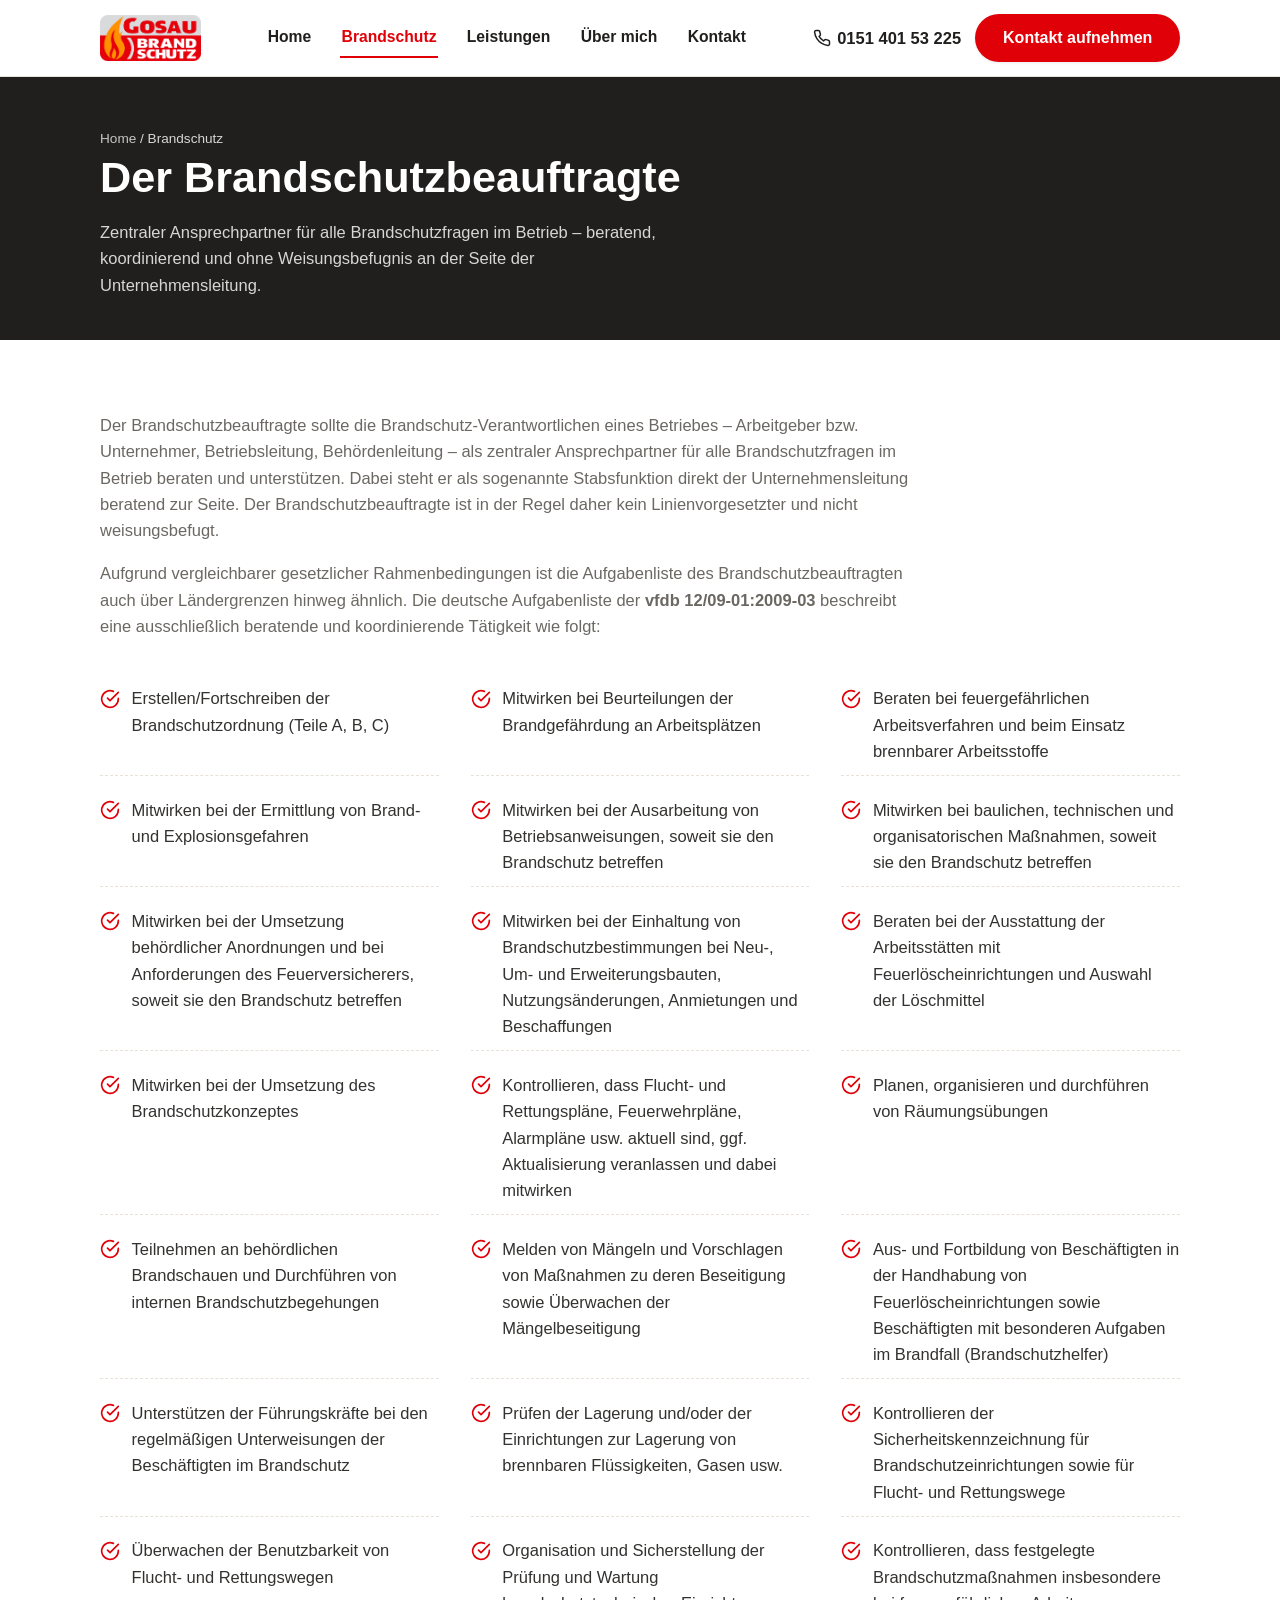
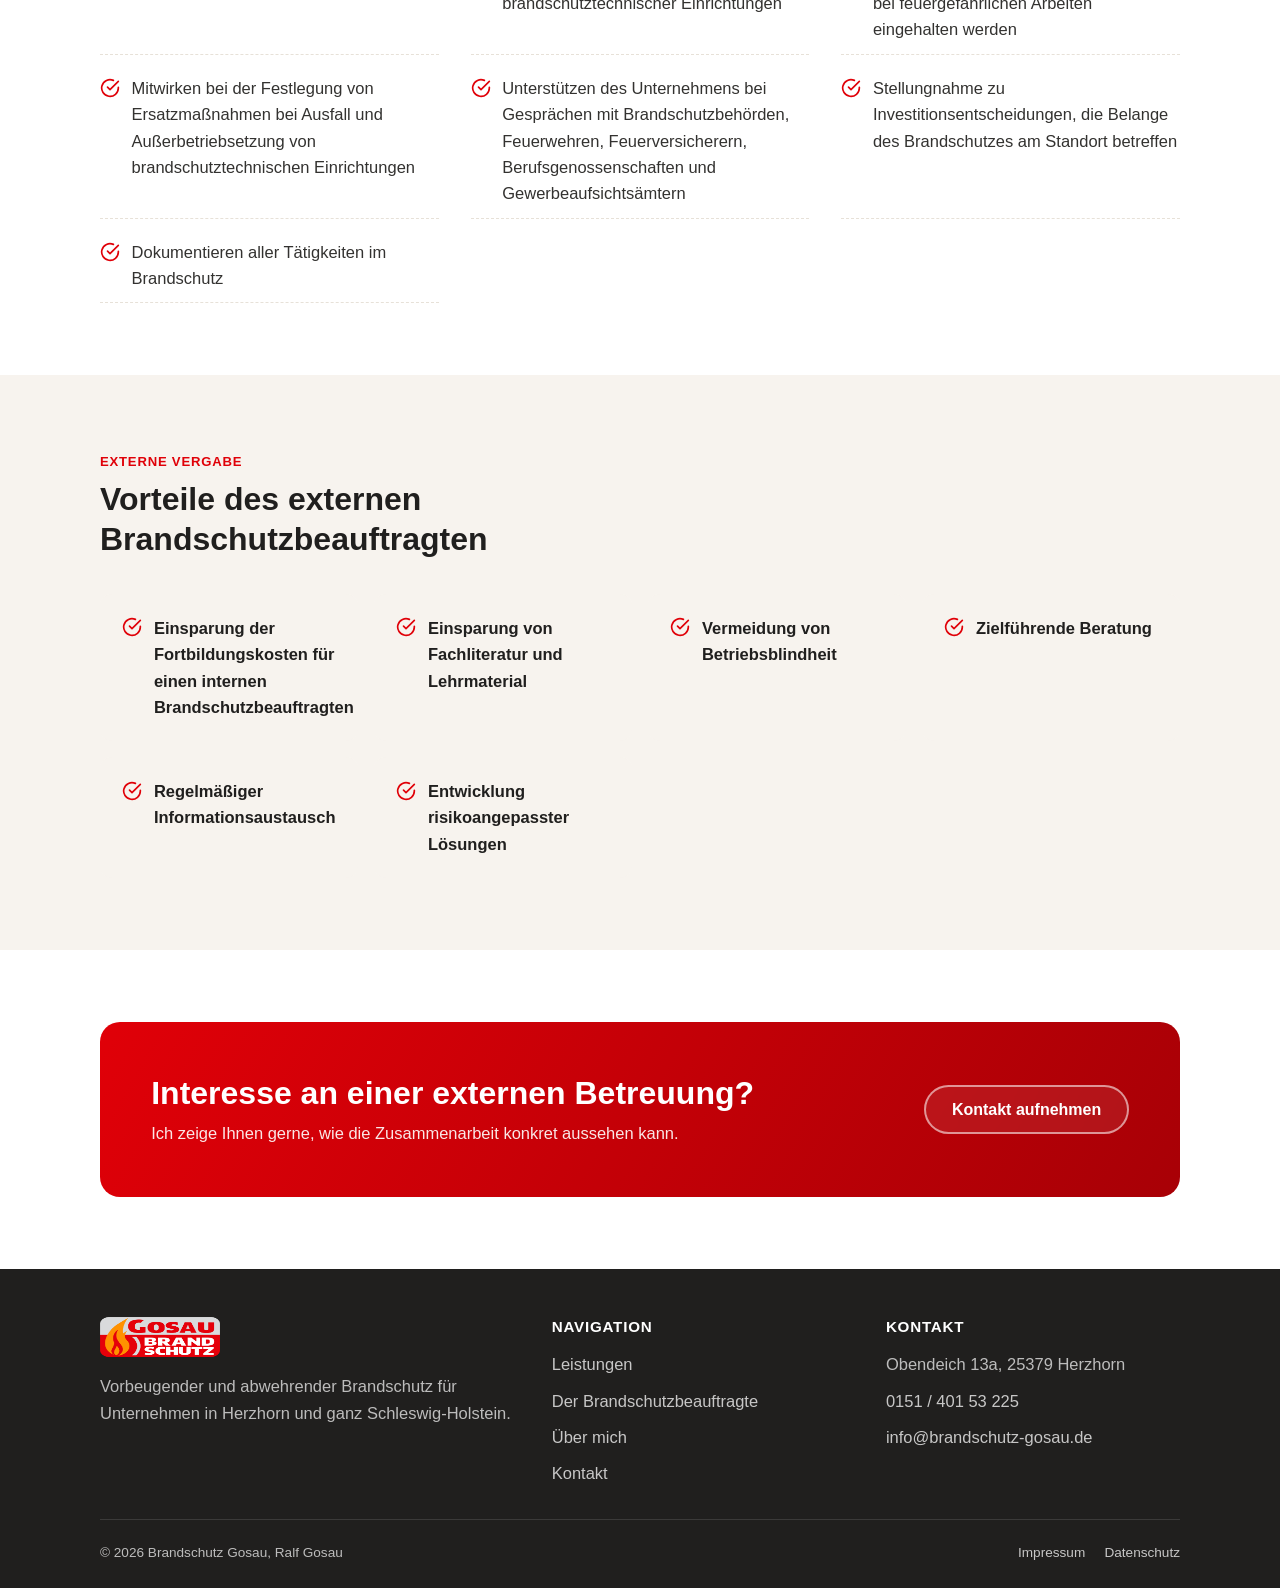
==== brandschutzbeauftragter.html @ 2fc05758 "Add new Brandschutz Gosau website Complete relaunch of the Brandschutz-Gosau site (previously ralf-g" ====
<!doctype html>
<html lang="de">
<head>
<meta charset="UTF-8">
<meta name="viewport" content="width=device-width, initial-scale=1">
<title>Der Brandschutzbeauftragte | Brandschutz Gosau</title>
<meta name="description" content="Aufgaben des Brandschutzbeauftragten nach vfdb 12/09-01:2009-03 und die Vorteile eines externen Brandschutzbeauftragten für Ihr Unternehmen.">
<link rel="canonical" href="https://www.brandschutz-gosau.de/brandschutzbeauftragter.html">
<meta name="theme-color" content="#E00008">
<link rel="icon" href="/favicon.ico" sizes="any">
<link rel="icon" type="image/png" sizes="32x32" href="assets/img/favicon-32.png">
<link rel="apple-touch-icon" href="assets/img/apple-touch-icon.png">
<link rel="stylesheet" href="assets/css/style.css">
</head>
<body>
<a class="skip-link" href="#main">Zum Inhalt springen</a>

<header class="site-header">
  <div class="container">
    <a class="brand" href="index.html">
      <img src="assets/img/logo-gosau-brandschutz.png" width="184" height="84" alt="Logo Brandschutz Gosau – stilisierte Flamme neben dem Schriftzug Gosau Brandschutz">
    </a>
    <nav class="main-nav" id="main-nav" aria-label="Hauptnavigation">
      <a href="index.html">Home</a>
      <a href="brandschutzbeauftragter.html" aria-current="page">Brandschutz</a>
      <a href="leistungen.html">Leistungen</a>
      <a href="ueber-mich.html">Über mich</a>
      <a href="kontakt.html">Kontakt</a>
    </nav>
    <div class="header-cta">
      <a class="header-phone" href="tel:+4915140153225">
        <svg width="18" height="18" viewBox="0 0 24 24" fill="none" stroke="currentColor" stroke-width="2" stroke-linecap="round" stroke-linejoin="round"><path d="M22 16.92v3a2 2 0 0 1-2.18 2 19.79 19.79 0 0 1-8.63-3.07 19.5 19.5 0 0 1-6-6 19.79 19.79 0 0 1-3.07-8.67A2 2 0 0 1 4.11 2h3a2 2 0 0 1 2 1.72c.127.96.361 1.903.7 2.81a2 2 0 0 1-.45 2.11L8.09 9.91a16 16 0 0 0 6 6l1.27-1.27a2 2 0 0 1 2.11-.45c.907.339 1.85.573 2.81.7A2 2 0 0 1 22 16.92z"/></svg>
        <span class="phone-text">0151 401 53 225</span>
      </a>
      <a class="btn btn-primary" href="kontakt.html#kontaktformular">Kontakt aufnehmen</a>
      <button class="nav-toggle" aria-expanded="false" aria-controls="main-nav" aria-label="Menü öffnen">
        <span></span><span></span><span></span>
      </button>
    </div>
  </div>
</header>

<main id="main">
  <div class="page-intro">
    <div class="container">
      <p class="breadcrumb"><a href="index.html">Home</a> / Brandschutz</p>
      <h1>Der Brandschutzbeauftragte</h1>
      <p>Zentraler Ansprechpartner für alle Brandschutzfragen im Betrieb – beratend, koordinierend und ohne Weisungsbefugnis an der Seite der Unternehmensleitung.</p>
    </div>
  </div>

  <section aria-labelledby="rolle-title">
    <div class="container">
      <div class="section-head" style="max-width:820px">
        <h2 id="rolle-title" class="sr-only">Rolle des Brandschutzbeauftragten</h2>
        <p>Der Brandschutzbeauftragte sollte die Brandschutz-Verantwortlichen eines Betriebes – Arbeitgeber bzw. Unternehmer, Betriebsleitung, Behördenleitung – als zentraler Ansprechpartner für alle Brandschutzfragen im Betrieb beraten und unterstützen. Dabei steht er als sogenannte Stabsfunktion direkt der Unternehmensleitung beratend zur Seite. Der Brandschutzbeauftragte ist in der Regel daher kein Linienvorgesetzter und nicht weisungsbefugt.</p>
        <p>Aufgrund vergleichbarer gesetzlicher Rahmenbedingungen ist die Aufgabenliste des Brandschutzbeauftragten auch über Ländergrenzen hinweg ähnlich. Die deutsche Aufgabenliste der <strong>vfdb 12/09-01:2009-03</strong> beschreibt eine ausschließlich beratende und koordinierende Tätigkeit wie folgt:</p>
      </div>

      <ul class="check-grid">
        <li><svg width="20" height="20" viewBox="0 0 24 24" fill="none" stroke="currentColor" stroke-width="2" stroke-linecap="round" stroke-linejoin="round"><path d="M22 11.08V12a10 10 0 1 1-5.93-9.14"/><path d="M22 4 12 14.01l-3-3"/></svg><span>Erstellen/Fortschreiben der Brandschutzordnung (Teile A, B, C)</span></li>
        <li><svg width="20" height="20" viewBox="0 0 24 24" fill="none" stroke="currentColor" stroke-width="2" stroke-linecap="round" stroke-linejoin="round"><path d="M22 11.08V12a10 10 0 1 1-5.93-9.14"/><path d="M22 4 12 14.01l-3-3"/></svg><span>Mitwirken bei Beurteilungen der Brandgefährdung an Arbeitsplätzen</span></li>
        <li><svg width="20" height="20" viewBox="0 0 24 24" fill="none" stroke="currentColor" stroke-width="2" stroke-linecap="round" stroke-linejoin="round"><path d="M22 11.08V12a10 10 0 1 1-5.93-9.14"/><path d="M22 4 12 14.01l-3-3"/></svg><span>Beraten bei feuergefährlichen Arbeitsverfahren und beim Einsatz brennbarer Arbeitsstoffe</span></li>
        <li><svg width="20" height="20" viewBox="0 0 24 24" fill="none" stroke="currentColor" stroke-width="2" stroke-linecap="round" stroke-linejoin="round"><path d="M22 11.08V12a10 10 0 1 1-5.93-9.14"/><path d="M22 4 12 14.01l-3-3"/></svg><span>Mitwirken bei der Ermittlung von Brand- und Explosionsgefahren</span></li>
        <li><svg width="20" height="20" viewBox="0 0 24 24" fill="none" stroke="currentColor" stroke-width="2" stroke-linecap="round" stroke-linejoin="round"><path d="M22 11.08V12a10 10 0 1 1-5.93-9.14"/><path d="M22 4 12 14.01l-3-3"/></svg><span>Mitwirken bei der Ausarbeitung von Betriebsanweisungen, soweit sie den Brandschutz betreffen</span></li>
        <li><svg width="20" height="20" viewBox="0 0 24 24" fill="none" stroke="currentColor" stroke-width="2" stroke-linecap="round" stroke-linejoin="round"><path d="M22 11.08V12a10 10 0 1 1-5.93-9.14"/><path d="M22 4 12 14.01l-3-3"/></svg><span>Mitwirken bei baulichen, technischen und organisatorischen Maßnahmen, soweit sie den Brandschutz betreffen</span></li>
        <li><svg width="20" height="20" viewBox="0 0 24 24" fill="none" stroke="currentColor" stroke-width="2" stroke-linecap="round" stroke-linejoin="round"><path d="M22 11.08V12a10 10 0 1 1-5.93-9.14"/><path d="M22 4 12 14.01l-3-3"/></svg><span>Mitwirken bei der Umsetzung behördlicher Anordnungen und bei Anforderungen des Feuerversicherers, soweit sie den Brandschutz betreffen</span></li>
        <li><svg width="20" height="20" viewBox="0 0 24 24" fill="none" stroke="currentColor" stroke-width="2" stroke-linecap="round" stroke-linejoin="round"><path d="M22 11.08V12a10 10 0 1 1-5.93-9.14"/><path d="M22 4 12 14.01l-3-3"/></svg><span>Mitwirken bei der Einhaltung von Brandschutzbestimmungen bei Neu-, Um- und Erweiterungsbauten, Nutzungsänderungen, Anmietungen und Beschaffungen</span></li>
        <li><svg width="20" height="20" viewBox="0 0 24 24" fill="none" stroke="currentColor" stroke-width="2" stroke-linecap="round" stroke-linejoin="round"><path d="M22 11.08V12a10 10 0 1 1-5.93-9.14"/><path d="M22 4 12 14.01l-3-3"/></svg><span>Beraten bei der Ausstattung der Arbeitsstätten mit Feuerlöscheinrichtungen und Auswahl der Löschmittel</span></li>
        <li><svg width="20" height="20" viewBox="0 0 24 24" fill="none" stroke="currentColor" stroke-width="2" stroke-linecap="round" stroke-linejoin="round"><path d="M22 11.08V12a10 10 0 1 1-5.93-9.14"/><path d="M22 4 12 14.01l-3-3"/></svg><span>Mitwirken bei der Umsetzung des Brandschutzkonzeptes</span></li>
        <li><svg width="20" height="20" viewBox="0 0 24 24" fill="none" stroke="currentColor" stroke-width="2" stroke-linecap="round" stroke-linejoin="round"><path d="M22 11.08V12a10 10 0 1 1-5.93-9.14"/><path d="M22 4 12 14.01l-3-3"/></svg><span>Kontrollieren, dass Flucht- und Rettungspläne, Feuerwehrpläne, Alarmpläne usw. aktuell sind, ggf. Aktualisierung veranlassen und dabei mitwirken</span></li>
        <li><svg width="20" height="20" viewBox="0 0 24 24" fill="none" stroke="currentColor" stroke-width="2" stroke-linecap="round" stroke-linejoin="round"><path d="M22 11.08V12a10 10 0 1 1-5.93-9.14"/><path d="M22 4 12 14.01l-3-3"/></svg><span>Planen, organisieren und durchführen von Räumungsübungen</span></li>
        <li><svg width="20" height="20" viewBox="0 0 24 24" fill="none" stroke="currentColor" stroke-width="2" stroke-linecap="round" stroke-linejoin="round"><path d="M22 11.08V12a10 10 0 1 1-5.93-9.14"/><path d="M22 4 12 14.01l-3-3"/></svg><span>Teilnehmen an behördlichen Brandschauen und Durchführen von internen Brandschutzbegehungen</span></li>
        <li><svg width="20" height="20" viewBox="0 0 24 24" fill="none" stroke="currentColor" stroke-width="2" stroke-linecap="round" stroke-linejoin="round"><path d="M22 11.08V12a10 10 0 1 1-5.93-9.14"/><path d="M22 4 12 14.01l-3-3"/></svg><span>Melden von Mängeln und Vorschlagen von Maßnahmen zu deren Beseitigung sowie Überwachen der Mängelbeseitigung</span></li>
        <li><svg width="20" height="20" viewBox="0 0 24 24" fill="none" stroke="currentColor" stroke-width="2" stroke-linecap="round" stroke-linejoin="round"><path d="M22 11.08V12a10 10 0 1 1-5.93-9.14"/><path d="M22 4 12 14.01l-3-3"/></svg><span>Aus- und Fortbildung von Beschäftigten in der Handhabung von Feuerlöscheinrichtungen sowie Beschäftigten mit besonderen Aufgaben im Brandfall (Brandschutzhelfer)</span></li>
        <li><svg width="20" height="20" viewBox="0 0 24 24" fill="none" stroke="currentColor" stroke-width="2" stroke-linecap="round" stroke-linejoin="round"><path d="M22 11.08V12a10 10 0 1 1-5.93-9.14"/><path d="M22 4 12 14.01l-3-3"/></svg><span>Unterstützen der Führungskräfte bei den regelmäßigen Unterweisungen der Beschäftigten im Brandschutz</span></li>
        <li><svg width="20" height="20" viewBox="0 0 24 24" fill="none" stroke="currentColor" stroke-width="2" stroke-linecap="round" stroke-linejoin="round"><path d="M22 11.08V12a10 10 0 1 1-5.93-9.14"/><path d="M22 4 12 14.01l-3-3"/></svg><span>Prüfen der Lagerung und/oder der Einrichtungen zur Lagerung von brennbaren Flüssigkeiten, Gasen usw.</span></li>
        <li><svg width="20" height="20" viewBox="0 0 24 24" fill="none" stroke="currentColor" stroke-width="2" stroke-linecap="round" stroke-linejoin="round"><path d="M22 11.08V12a10 10 0 1 1-5.93-9.14"/><path d="M22 4 12 14.01l-3-3"/></svg><span>Kontrollieren der Sicherheitskennzeichnung für Brandschutzeinrichtungen sowie für Flucht- und Rettungswege</span></li>
        <li><svg width="20" height="20" viewBox="0 0 24 24" fill="none" stroke="currentColor" stroke-width="2" stroke-linecap="round" stroke-linejoin="round"><path d="M22 11.08V12a10 10 0 1 1-5.93-9.14"/><path d="M22 4 12 14.01l-3-3"/></svg><span>Überwachen der Benutzbarkeit von Flucht- und Rettungswegen</span></li>
        <li><svg width="20" height="20" viewBox="0 0 24 24" fill="none" stroke="currentColor" stroke-width="2" stroke-linecap="round" stroke-linejoin="round"><path d="M22 11.08V12a10 10 0 1 1-5.93-9.14"/><path d="M22 4 12 14.01l-3-3"/></svg><span>Organisation und Sicherstellung der Prüfung und Wartung brandschutztechnischer Einrichtungen</span></li>
        <li><svg width="20" height="20" viewBox="0 0 24 24" fill="none" stroke="currentColor" stroke-width="2" stroke-linecap="round" stroke-linejoin="round"><path d="M22 11.08V12a10 10 0 1 1-5.93-9.14"/><path d="M22 4 12 14.01l-3-3"/></svg><span>Kontrollieren, dass festgelegte Brandschutzmaßnahmen insbesondere bei feuergefährlichen Arbeiten eingehalten werden</span></li>
        <li><svg width="20" height="20" viewBox="0 0 24 24" fill="none" stroke="currentColor" stroke-width="2" stroke-linecap="round" stroke-linejoin="round"><path d="M22 11.08V12a10 10 0 1 1-5.93-9.14"/><path d="M22 4 12 14.01l-3-3"/></svg><span>Mitwirken bei der Festlegung von Ersatzmaßnahmen bei Ausfall und Außerbetriebsetzung von brandschutztechnischen Einrichtungen</span></li>
        <li><svg width="20" height="20" viewBox="0 0 24 24" fill="none" stroke="currentColor" stroke-width="2" stroke-linecap="round" stroke-linejoin="round"><path d="M22 11.08V12a10 10 0 1 1-5.93-9.14"/><path d="M22 4 12 14.01l-3-3"/></svg><span>Unterstützen des Unternehmens bei Gesprächen mit Brandschutzbehörden, Feuerwehren, Feuerversicherern, Berufsgenossenschaften und Gewerbeaufsichtsämtern</span></li>
        <li><svg width="20" height="20" viewBox="0 0 24 24" fill="none" stroke="currentColor" stroke-width="2" stroke-linecap="round" stroke-linejoin="round"><path d="M22 11.08V12a10 10 0 1 1-5.93-9.14"/><path d="M22 4 12 14.01l-3-3"/></svg><span>Stellungnahme zu Investitionsentscheidungen, die Belange des Brandschutzes am Standort betreffen</span></li>
        <li><svg width="20" height="20" viewBox="0 0 24 24" fill="none" stroke="currentColor" stroke-width="2" stroke-linecap="round" stroke-linejoin="round"><path d="M22 11.08V12a10 10 0 1 1-5.93-9.14"/><path d="M22 4 12 14.01l-3-3"/></svg><span>Dokumentieren aller Tätigkeiten im Brandschutz</span></li>
      </ul>
    </div>
  </section>

  <section class="section-alt" aria-labelledby="vorteile-title">
    <div class="container">
      <div class="section-head">
        <span class="eyebrow">Externe Vergabe</span>
        <h2 id="vorteile-title">Vorteile des externen Brandschutzbeauftragten</h2>
      </div>
      <div class="advantage-grid">
        <div class="advantage-card">
          <svg width="20" height="20" viewBox="0 0 24 24" fill="none" stroke="currentColor" stroke-width="2" stroke-linecap="round" stroke-linejoin="round"><path d="M22 11.08V12a10 10 0 1 1-5.93-9.14"/><path d="M22 4 12 14.01l-3-3"/></svg>
          <span>Einsparung der Fortbildungskosten für einen internen Brandschutzbeauftragten</span>
        </div>
        <div class="advantage-card">
          <svg width="20" height="20" viewBox="0 0 24 24" fill="none" stroke="currentColor" stroke-width="2" stroke-linecap="round" stroke-linejoin="round"><path d="M22 11.08V12a10 10 0 1 1-5.93-9.14"/><path d="M22 4 12 14.01l-3-3"/></svg>
          <span>Einsparung von Fachliteratur und Lehrmaterial</span>
        </div>
        <div class="advantage-card">
          <svg width="20" height="20" viewBox="0 0 24 24" fill="none" stroke="currentColor" stroke-width="2" stroke-linecap="round" stroke-linejoin="round"><path d="M22 11.08V12a10 10 0 1 1-5.93-9.14"/><path d="M22 4 12 14.01l-3-3"/></svg>
          <span>Vermeidung von Betriebsblindheit</span>
        </div>
        <div class="advantage-card">
          <svg width="20" height="20" viewBox="0 0 24 24" fill="none" stroke="currentColor" stroke-width="2" stroke-linecap="round" stroke-linejoin="round"><path d="M22 11.08V12a10 10 0 1 1-5.93-9.14"/><path d="M22 4 12 14.01l-3-3"/></svg>
          <span>Zielführende Beratung</span>
        </div>
        <div class="advantage-card">
          <svg width="20" height="20" viewBox="0 0 24 24" fill="none" stroke="currentColor" stroke-width="2" stroke-linecap="round" stroke-linejoin="round"><path d="M22 11.08V12a10 10 0 1 1-5.93-9.14"/><path d="M22 4 12 14.01l-3-3"/></svg>
          <span>Regelmäßiger Informationsaustausch</span>
        </div>
        <div class="advantage-card">
          <svg width="20" height="20" viewBox="0 0 24 24" fill="none" stroke="currentColor" stroke-width="2" stroke-linecap="round" stroke-linejoin="round"><path d="M22 11.08V12a10 10 0 1 1-5.93-9.14"/><path d="M22 4 12 14.01l-3-3"/></svg>
          <span>Entwicklung risikoangepasster Lösungen</span>
        </div>
      </div>
    </div>
  </section>

  <section>
    <div class="container">
      <div class="cta-band">
        <div>
          <h2>Interesse an einer externen Betreuung?</h2>
          <p>Ich zeige Ihnen gerne, wie die Zusammenarbeit konkret aussehen kann.</p>
        </div>
        <a class="btn btn-on-dark" href="kontakt.html#kontaktformular">Kontakt aufnehmen</a>
      </div>
    </div>
  </section>
</main>

<footer class="site-footer">
  <div class="container">
    <div class="footer-grid">
      <div>
        <div class="footer-brand">
          <img src="assets/img/logo-gosau-brandschutz.png" width="120" height="55" alt="">
        </div>
        <p>Vorbeugender und abwehrender Brandschutz für Unternehmen in Herzhorn und ganz Schleswig-Holstein.</p>
      </div>
      <div>
        <h3>Navigation</h3>
        <ul class="footer-links">
          <li><a href="leistungen.html">Leistungen</a></li>
          <li><a href="brandschutzbeauftragter.html">Der Brandschutzbeauftragte</a></li>
          <li><a href="ueber-mich.html">Über mich</a></li>
          <li><a href="kontakt.html">Kontakt</a></li>
        </ul>
      </div>
      <div>
        <h3>Kontakt</h3>
        <ul class="footer-links">
          <li>Obendeich 13a, 25379 Herzhorn</li>
          <li><a href="tel:+4915140153225">0151 / 401 53 225</a></li>
          <li><a href="mailto:info@brandschutz-gosau.de">info@brandschutz-gosau.de</a></li>
        </ul>
      </div>
    </div>
    <div class="footer-bottom">
      <span>© <span data-year>2026</span> Brandschutz Gosau, Ralf Gosau</span>
      <nav aria-label="Rechtliches">
        <a href="impressum.html">Impressum</a>
        <a href="datenschutz.html">Datenschutz</a>
      </nav>
    </div>
  </div>
</footer>

<script src="assets/js/main.js"></script>
</body>
</html>
---- assets/css/style.css ----
/* ==========================================================================
   Brandschutz Gosau – Stylesheet
   ========================================================================== */

:root {
  /* Brand colors sampled from the company logo */
  --color-red: #E00008;
  --color-red-dark: #A80006;
  --color-orange: #F89000;
  --color-badge-grey: #D8D8D8;

  --color-ink: #201f1e;
  --color-text: #333230;
  --color-text-muted: #6b6863;
  --color-bg: #ffffff;
  --color-bg-alt: #F7F3EE;
  --color-border: #E7E1D8;

  --font-base: -apple-system, BlinkMacSystemFont, "Segoe UI", Roboto, Helvetica, Arial, sans-serif;

  --radius-s: 6px;
  --radius-m: 12px;
  --radius-l: 20px;

  --shadow-s: 0 1px 3px rgba(20, 15, 10, 0.08);
  --shadow-m: 0 8px 24px rgba(20, 15, 10, 0.12);

  --container-w: 1120px;
}

/* ---- Reset ---- */
*, *::before, *::after { box-sizing: border-box; }
html { scroll-behavior: smooth; }
body {
  margin: 0;
  font-family: var(--font-base);
  color: var(--color-text);
  background: var(--color-bg);
  line-height: 1.6;
  font-size: 16.5px;
  -webkit-font-smoothing: antialiased;
}
img { max-width: 100%; display: block; }
a { color: var(--color-red); text-decoration: none; }
a:hover { text-decoration: underline; }
ul, ol { padding-left: 1.2em; }
h1, h2, h3, h4 {
  color: var(--color-ink);
  line-height: 1.25;
  margin: 0 0 0.5em;
  font-weight: 800;
}
h1 { font-size: clamp(1.9rem, 4vw, 2.7rem); }
h2 { font-size: clamp(1.5rem, 3vw, 2rem); }
h3 { font-size: 1.2rem; }
p { margin: 0 0 1em; }
.sr-only {
  position: absolute; width: 1px; height: 1px; padding: 0; margin: -1px;
  overflow: hidden; clip: rect(0,0,0,0); white-space: nowrap; border: 0;
}
.skip-link {
  position: absolute; left: 0; top: -3rem; background: var(--color-ink); color: #fff;
  padding: 0.6em 1.2em; z-index: 200; transition: top .15s ease;
}
.skip-link:focus { top: 0; }

/* ---- Layout ---- */
.container {
  width: 100%;
  max-width: var(--container-w);
  margin: 0 auto;
  padding: 0 1.25rem;
}
section { padding: clamp(2.5rem, 6vw, 4.5rem) 0; }
.section-alt { background: var(--color-bg-alt); }
.section-head {
  max-width: 700px;
  margin: 0 0 2.2rem;
}
.section-head .eyebrow {
  display: inline-block;
  color: var(--color-red);
  font-weight: 700;
  text-transform: uppercase;
  letter-spacing: 0.06em;
  font-size: 0.82rem;
  margin-bottom: 0.5em;
}
.section-head p { color: var(--color-text-muted); }
.section-foot { margin-top: 2.5rem; }

/* ---- Buttons ---- */
.btn {
  display: inline-flex;
  align-items: center;
  gap: 0.5em;
  padding: 0.85em 1.6em;
  border-radius: 999px;
  font-weight: 700;
  border: 2px solid transparent;
  cursor: pointer;
  font-size: 1rem;
  transition: transform .12s ease, box-shadow .12s ease, background-color .12s ease, color .12s ease;
  text-decoration: none;
  line-height: 1.1;
}
.btn:hover { text-decoration: none; transform: translateY(-1px); }
.btn-primary {
  background: var(--color-red);
  color: #fff;
  box-shadow: var(--shadow-s);
}
.btn-primary:hover { background: var(--color-red-dark); color:#fff; box-shadow: var(--shadow-m); }
.btn-secondary {
  background: #fff;
  color: var(--color-ink);
  border-color: var(--color-border);
}
.btn-secondary:hover { border-color: var(--color-red); color: var(--color-red); }
.btn-on-dark {
  background: rgba(255,255,255,0.08);
  color: #fff;
  border-color: rgba(255,255,255,0.55);
  backdrop-filter: blur(2px);
}
.btn-on-dark:hover { background: #fff; color: var(--color-ink); }
.btn-block { width: 100%; justify-content: center; }
.btn[disabled] { opacity: 0.6; cursor: not-allowed; transform: none; }

/* ---- Header ---- */
.site-header {
  position: sticky;
  top: 0;
  z-index: 100;
  background: rgba(255,255,255,0.94);
  backdrop-filter: saturate(160%) blur(6px);
  border-bottom: 1px solid var(--color-border);
}
.site-header .container {
  display: flex;
  align-items: center;
  justify-content: space-between;
  gap: 1rem;
  min-height: 76px;
}
.brand {
  display: flex;
  align-items: center;
  gap: 0.7rem;
}
.brand img { height: 46px; width: auto; }
.brand-name {
  font-weight: 800;
  color: var(--color-ink);
  font-size: 1.05rem;
  line-height: 1.15;
}
.brand-name small {
  display: block;
  font-weight: 500;
  font-size: 0.72rem;
  color: var(--color-text-muted);
  text-transform: uppercase;
  letter-spacing: 0.05em;
}

.main-nav {
  display: flex;
  align-items: center;
  gap: 1.7rem;
}
.main-nav a {
  color: var(--color-ink);
  font-weight: 600;
  font-size: 0.98rem;
  padding: 0.4em 0.1em;
  border-bottom: 2px solid transparent;
}
.main-nav a:hover, .main-nav a[aria-current="page"] {
  color: var(--color-red);
  text-decoration: none;
  border-bottom-color: var(--color-red);
}
.header-cta {
  display: flex;
  align-items: center;
  gap: 0.9rem;
}
.header-phone {
  display: flex;
  align-items: center;
  gap: 0.4em;
  font-weight: 700;
  color: var(--color-ink);
  white-space: nowrap;
}
.header-phone svg { flex: none; }
.header-phone:hover { color: var(--color-red); text-decoration: none; }

.nav-toggle {
  display: none;
  background: none;
  border: 2px solid var(--color-border);
  border-radius: var(--radius-s);
  padding: 0.5em 0.6em;
  cursor: pointer;
}
.nav-toggle span {
  display: block;
  width: 22px;
  height: 2px;
  background: var(--color-ink);
  margin: 5px 0;
  transition: transform .15s ease, opacity .15s ease;
}

@media (max-width: 900px) {
  .main-nav {
    position: absolute;
    top: 76px;
    left: 0;
    right: 0;
    background: #fff;
    border-bottom: 1px solid var(--color-border);
    flex-direction: column;
    align-items: stretch;
    gap: 0;
    padding: 0.5rem 1.25rem 1rem;
    display: none;
    box-shadow: var(--shadow-m);
  }
  .main-nav.is-open { display: flex; }
  .main-nav a { padding: 0.75em 0; border-bottom: 1px solid var(--color-border); }
  .main-nav a[aria-current="page"] { border-bottom: 1px solid var(--color-border); }
  .header-phone span.phone-text { display: none; }
  .nav-toggle { display: inline-block; }
}

/* ---- Hero ---- */
.hero {
  position: relative;
  min-height: min(72vh, 620px);
  display: flex;
  align-items: center;
  overflow: hidden;
  background: var(--color-ink);
}
.hero__bg {
  position: absolute;
  inset: 0;
  width: 100%;
  height: 100%;
  object-fit: cover;
  object-position: right center;
}
.hero__overlay {
  position: absolute;
  inset: 0;
  background: linear-gradient(90deg, rgba(16,14,13,0.94) 0%, rgba(16,14,13,0.82) 40%, rgba(16,14,13,0.45) 75%, rgba(16,14,13,0.25) 100%);
}
.hero__content {
  position: relative;
  color: #fff;
  max-width: 640px;
  padding: 5rem 0;
}
.hero__eyebrow {
  display: inline-flex;
  align-items: center;
  gap: 0.5em;
  background: rgba(248,144,0,0.16);
  border: 1px solid rgba(248,144,0,0.5);
  color: #ffb862;
  padding: 0.35em 0.9em;
  border-radius: 999px;
  font-weight: 700;
  font-size: 0.85rem;
  margin-bottom: 1.1em;
}
.hero__content h1 { color: #fff; }
.hero__content p.lead {
  font-size: 1.15rem;
  color: rgba(255,255,255,0.88);
  max-width: 54ch;
}
.hero__actions {
  display: flex;
  flex-wrap: wrap;
  gap: 0.9rem;
  margin-top: 1.8rem;
}

/* ---- Trust badges ---- */
.badge-row {
  display: grid;
  grid-template-columns: repeat(auto-fit, minmax(230px, 1fr));
  gap: 1.1rem;
}
.badge-card {
  background: #fff;
  border: 1px solid var(--color-border);
  border-radius: var(--radius-m);
  padding: 1.4rem;
  display: flex;
  gap: 0.9rem;
  align-items: flex-start;
  box-shadow: var(--shadow-s);
}
.badge-card .icon {
  flex: none;
  width: 42px; height: 42px;
  border-radius: var(--radius-s);
  background: rgba(224,0,8,0.09);
  color: var(--color-red);
  display: flex; align-items: center; justify-content: center;
}
.badge-card h3 { font-size: 1rem; margin-bottom: 0.25em; }
.badge-card p { margin: 0; color: var(--color-text-muted); font-size: 0.94rem; }

/* ---- Cards / services ---- */
.card-grid {
  display: grid;
  grid-template-columns: repeat(auto-fit, minmax(260px, 1fr));
  gap: 1.4rem;
}
.service-card {
  background: #fff;
  border: 1px solid var(--color-border);
  border-radius: var(--radius-m);
  padding: 1.7rem;
  box-shadow: var(--shadow-s);
  display: flex;
  flex-direction: column;
  height: 100%;
}
.service-card .icon {
  width: 48px; height: 48px;
  border-radius: 50%;
  background: linear-gradient(135deg, var(--color-orange), var(--color-red));
  color: #fff;
  display: flex; align-items: center; justify-content: center;
  margin-bottom: 1rem;
}
.service-card h3 { margin-bottom: 0.4em; }
.service-card p { color: var(--color-text-muted); margin-bottom: 1rem; flex-grow: 1; }
.service-card .card-link { font-weight: 700; font-size: 0.94rem; }

/* ---- Checklist ---- */
.check-grid {
  display: grid;
  grid-template-columns: repeat(auto-fit, minmax(320px, 1fr));
  gap: 0.6rem 2rem;
  list-style: none;
  padding: 0;
  margin: 0;
}
.check-grid li {
  display: flex;
  gap: 0.7em;
  padding: 0.65em 0;
  border-bottom: 1px dashed var(--color-border);
}
.check-grid li svg {
  flex: none;
  margin-top: 0.2em;
  color: var(--color-red);
}

/* ---- Definition-style plan list ---- */
.plan-list { display: flex; flex-direction: column; gap: 1.1rem; }
.plan-item {
  display: grid;
  grid-template-columns: 230px 1fr;
  gap: 0.3rem 1.5rem;
  padding: 1.1rem 0;
  border-bottom: 1px solid var(--color-border);
}
.plan-item dt {
  font-weight: 700;
  color: var(--color-ink);
}
.plan-item dt .norm {
  display: block;
  font-weight: 600;
  color: var(--color-red);
  font-size: 0.85rem;
  margin-top: 0.15em;
}
.plan-item dd { margin: 0; color: var(--color-text-muted); }
@media (max-width: 700px) {
  .plan-item { grid-template-columns: 1fr; }
}

/* ---- Advantage list ---- */
.advantage-grid {
  display: grid;
  grid-template-columns: repeat(auto-fit, minmax(240px, 1fr));
  gap: 1rem;
}
.advantage-card {
  background: var(--color-bg-alt);
  border-radius: var(--radius-m);
  padding: 1.3rem 1.4rem;
  font-weight: 600;
  color: var(--color-ink);
  display: flex;
  gap: 0.7em;
  align-items: flex-start;
}
.advantage-card svg { flex: none; color: var(--color-red); margin-top: 0.15em; }

/* ---- Quote / bio ---- */
.bio-layout {
  display: grid;
  grid-template-columns: 260px 1fr;
  gap: 2.5rem;
  align-items: start;
}
@media (max-width: 800px) {
  .bio-layout { grid-template-columns: 1fr; }
}
.portrait-frame {
  border-radius: var(--radius-l);
  overflow: hidden;
  border: 1px solid var(--color-border);
  box-shadow: var(--shadow-s);
}
.portrait-placeholder {
  aspect-ratio: 3/4;
  background: linear-gradient(160deg, var(--color-bg-alt), #efe8de);
  display: flex;
  flex-direction: column;
  align-items: center;
  justify-content: center;
  gap: 0.6rem;
  color: var(--color-text-muted);
  text-align: center;
  padding: 1.5rem;
}
.portrait-placeholder svg { color: var(--color-red); opacity: 0.85; }
.portrait-placeholder span { font-size: 0.85rem; }

.qual-grid {
  display: grid;
  grid-template-columns: repeat(auto-fit, minmax(280px, 1fr));
  gap: 1.3rem;
  margin-top: 1rem;
}
.qual-card {
  background: #fff;
  border: 1px solid var(--color-border);
  border-radius: var(--radius-m);
  padding: 1.5rem;
  box-shadow: var(--shadow-s);
}
.qual-card h3 {
  font-size: 1rem;
  border-bottom: 2px solid var(--color-red);
  padding-bottom: 0.5em;
  margin-bottom: 0.7em;
}
.qual-card ul { list-style: none; padding: 0; margin: 0; }
.qual-card li {
  padding: 0.4em 0;
  display: flex;
  gap: 0.6em;
}
.qual-card li svg { flex: none; color: var(--color-orange); margin-top: 0.25em; }

/* ---- Partners / references ---- */
.tag-cloud { display: flex; flex-wrap: wrap; gap: 0.6rem; }
.tag-cloud span {
  background: #fff;
  border: 1px solid var(--color-border);
  padding: 0.55em 1.1em;
  border-radius: 999px;
  font-weight: 600;
  font-size: 0.92rem;
  color: var(--color-ink);
}
.partner-columns {
  display: grid;
  grid-template-columns: repeat(auto-fit, minmax(280px, 1fr));
  gap: 2rem;
}
.partner-columns h3 {
  font-size: 0.95rem;
  text-transform: uppercase;
  letter-spacing: 0.05em;
  color: var(--color-text-muted);
  margin-bottom: 0.9em;
}

/* ---- CTA band ---- */
.cta-band {
  background: linear-gradient(120deg, var(--color-red), var(--color-red-dark));
  color: #fff;
  border-radius: var(--radius-l);
  padding: clamp(2rem, 5vw, 3.2rem);
  display: flex;
  flex-wrap: wrap;
  align-items: center;
  justify-content: space-between;
  gap: 1.5rem;
}
.cta-band h2 { color: #fff; margin-bottom: 0.2em; }
.cta-band p { color: rgba(255,255,255,0.9); margin: 0; }

/* ---- Forms ---- */
.form-grid {
  display: grid;
  grid-template-columns: 1fr 1fr;
  gap: 1.2rem;
}
.form-grid .full { grid-column: 1 / -1; }
@media (max-width: 700px) {
  .form-grid { grid-template-columns: 1fr; }
}
.field label {
  display: block;
  font-weight: 700;
  font-size: 0.92rem;
  margin-bottom: 0.4em;
  color: var(--color-ink);
}
.field .hint { font-weight: 400; color: var(--color-text-muted); font-size: 0.85rem; }
.field input,
.field select,
.field textarea {
  width: 100%;
  border: 1.5px solid var(--color-border);
  border-radius: var(--radius-s);
  padding: 0.75em 0.9em;
  font: inherit;
  color: var(--color-ink);
  background: #fff;
  transition: border-color .12s ease, box-shadow .12s ease;
}
.field textarea { resize: vertical; min-height: 130px; }
.field input:focus,
.field select:focus,
.field textarea:focus {
  outline: none;
  border-color: var(--color-red);
  box-shadow: 0 0 0 3px rgba(224,0,8,0.14);
}
.field-check {
  display: flex;
  gap: 0.6em;
  align-items: flex-start;
  font-size: 0.92rem;
  color: var(--color-text-muted);
}
.field-check input { width: auto; margin-top: 0.3em; }
.hp-field { position: absolute; left: -9999px; top: -9999px; }
.form-note { font-size: 0.85rem; color: var(--color-text-muted); margin-top: 0.8rem; }
.form-alert {
  border-radius: var(--radius-s);
  padding: 0.9em 1.1em;
  margin-bottom: 1.3rem;
  font-weight: 600;
}
.form-alert.error { background: #FBE7E7; color: var(--color-red-dark); }

.contact-card {
  background: var(--color-ink);
  color: #fff;
  border-radius: var(--radius-m);
  padding: 1.8rem;
}
.contact-card h3 { color: #fff; }
.contact-list { list-style: none; padding: 0; margin: 1rem 0; }
.contact-list li {
  display: flex;
  gap: 0.8em;
  padding: 0.6em 0;
  border-bottom: 1px solid rgba(255,255,255,0.14);
}
.contact-list li svg { flex: none; color: var(--color-orange); margin-top: 0.15em; }
.contact-list a { color: #fff; font-weight: 600; }
.contact-list .label { display:block; color: rgba(255,255,255,0.6); font-size: 0.78rem; text-transform: uppercase; letter-spacing: 0.04em; }
.contact-note {
  background: rgba(255,255,255,0.08);
  border-radius: var(--radius-s);
  padding: 0.9em 1em;
  font-size: 0.88rem;
  color: rgba(255,255,255,0.85);
}
.map-frame {
  border-radius: var(--radius-m);
  overflow: hidden;
  border: 1px solid var(--color-border);
  aspect-ratio: 16/10;
}
.map-frame iframe { width: 100%; height: 100%; border: 0; }

/* ---- Contact layout ---- */
.contact-layout {
  display: grid;
  grid-template-columns: 380px 1fr;
  gap: 2.2rem;
  align-items: start;
}
@media (max-width: 900px) {
  .contact-layout { grid-template-columns: 1fr; }
}
.contact-col { display: flex; flex-direction: column; gap: 1.4rem; }
.form-card {
  background: #fff;
  border: 1px solid var(--color-border);
  border-radius: var(--radius-m);
  padding: clamp(1.5rem, 4vw, 2.4rem);
  box-shadow: var(--shadow-s);
}

/* ---- Legal pages ---- */
.legal-content h2 { margin-top: 1.6em; }
.legal-content h2:first-child { margin-top: 0; }
.legal-content ul { color: var(--color-text); }
.legal-content { max-width: 780px; }

/* ---- Footer ---- */
.site-footer {
  background: var(--color-ink);
  color: rgba(255,255,255,0.7);
  padding: 3rem 0 1.5rem;
}
.footer-grid {
  display: grid;
  grid-template-columns: 1.4fr 1fr 1fr;
  gap: 2.5rem;
  padding-bottom: 2rem;
  border-bottom: 1px solid rgba(255,255,255,0.12);
}
@media (max-width: 800px) {
  .footer-grid { grid-template-columns: 1fr; gap: 2rem; }
}
.footer-grid h3 { color: #fff; font-size: 0.95rem; text-transform: uppercase; letter-spacing: 0.05em; margin-bottom: 1em; }
.footer-brand { display: flex; align-items: center; gap: 0.7em; margin-bottom: 1rem; }
.footer-brand img { height: 40px; }
.footer-brand strong { color: #fff; }
.site-footer a { color: rgba(255,255,255,0.75); }
.site-footer a:hover { color: #fff; }
.footer-links { list-style: none; padding: 0; margin: 0; display: flex; flex-direction: column; gap: 0.6em; }
.footer-bottom {
  display: flex;
  flex-wrap: wrap;
  justify-content: space-between;
  gap: 0.8rem;
  padding-top: 1.4rem;
  font-size: 0.85rem;
}
.footer-bottom nav { display: flex; gap: 1.2rem; flex-wrap: wrap; }

/* ---- Page intro (non-home pages) ---- */
.page-intro {
  background: var(--color-ink);
  color: #fff;
  padding: 3.2rem 0 2.6rem;
}
.page-intro h1 { color: #fff; margin-bottom: 0.35em; }
.page-intro p { color: rgba(255,255,255,0.82); max-width: 62ch; margin: 0; }
.breadcrumb {
  font-size: 0.85rem;
  color: rgba(255,255,255,0.6);
  margin-bottom: 1rem;
}
.breadcrumb a { color: rgba(255,255,255,0.75); }

/* ---- Misc ---- */
.lead { font-size: 1.1rem; color: var(--color-text-muted); }
.divider { height: 1px; background: var(--color-border); border: 0; margin: 2.5rem 0; }
.center { text-align: center; }
.note-box {
  border-left: 4px solid var(--color-orange);
  background: var(--color-bg-alt);
  padding: 1rem 1.3rem;
  border-radius: 0 var(--radius-s) var(--radius-s) 0;
  font-size: 0.94rem;
}
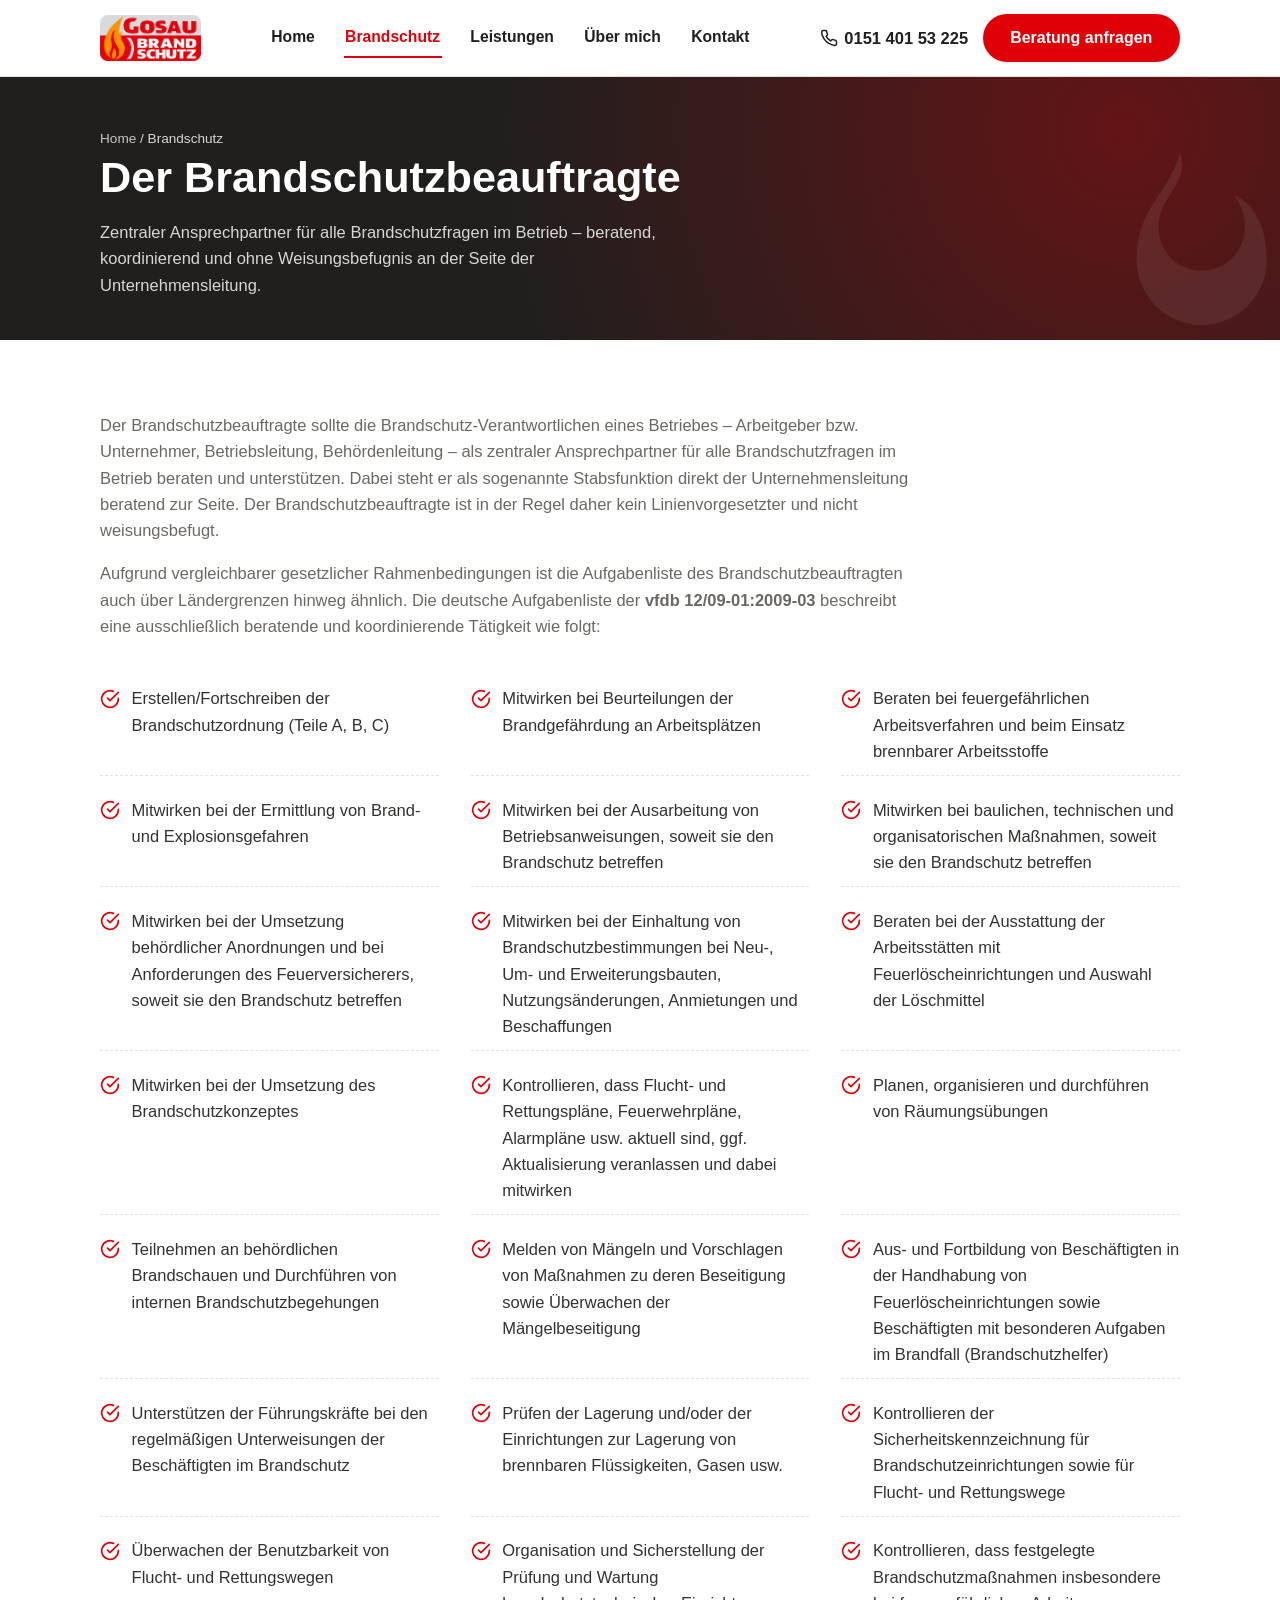
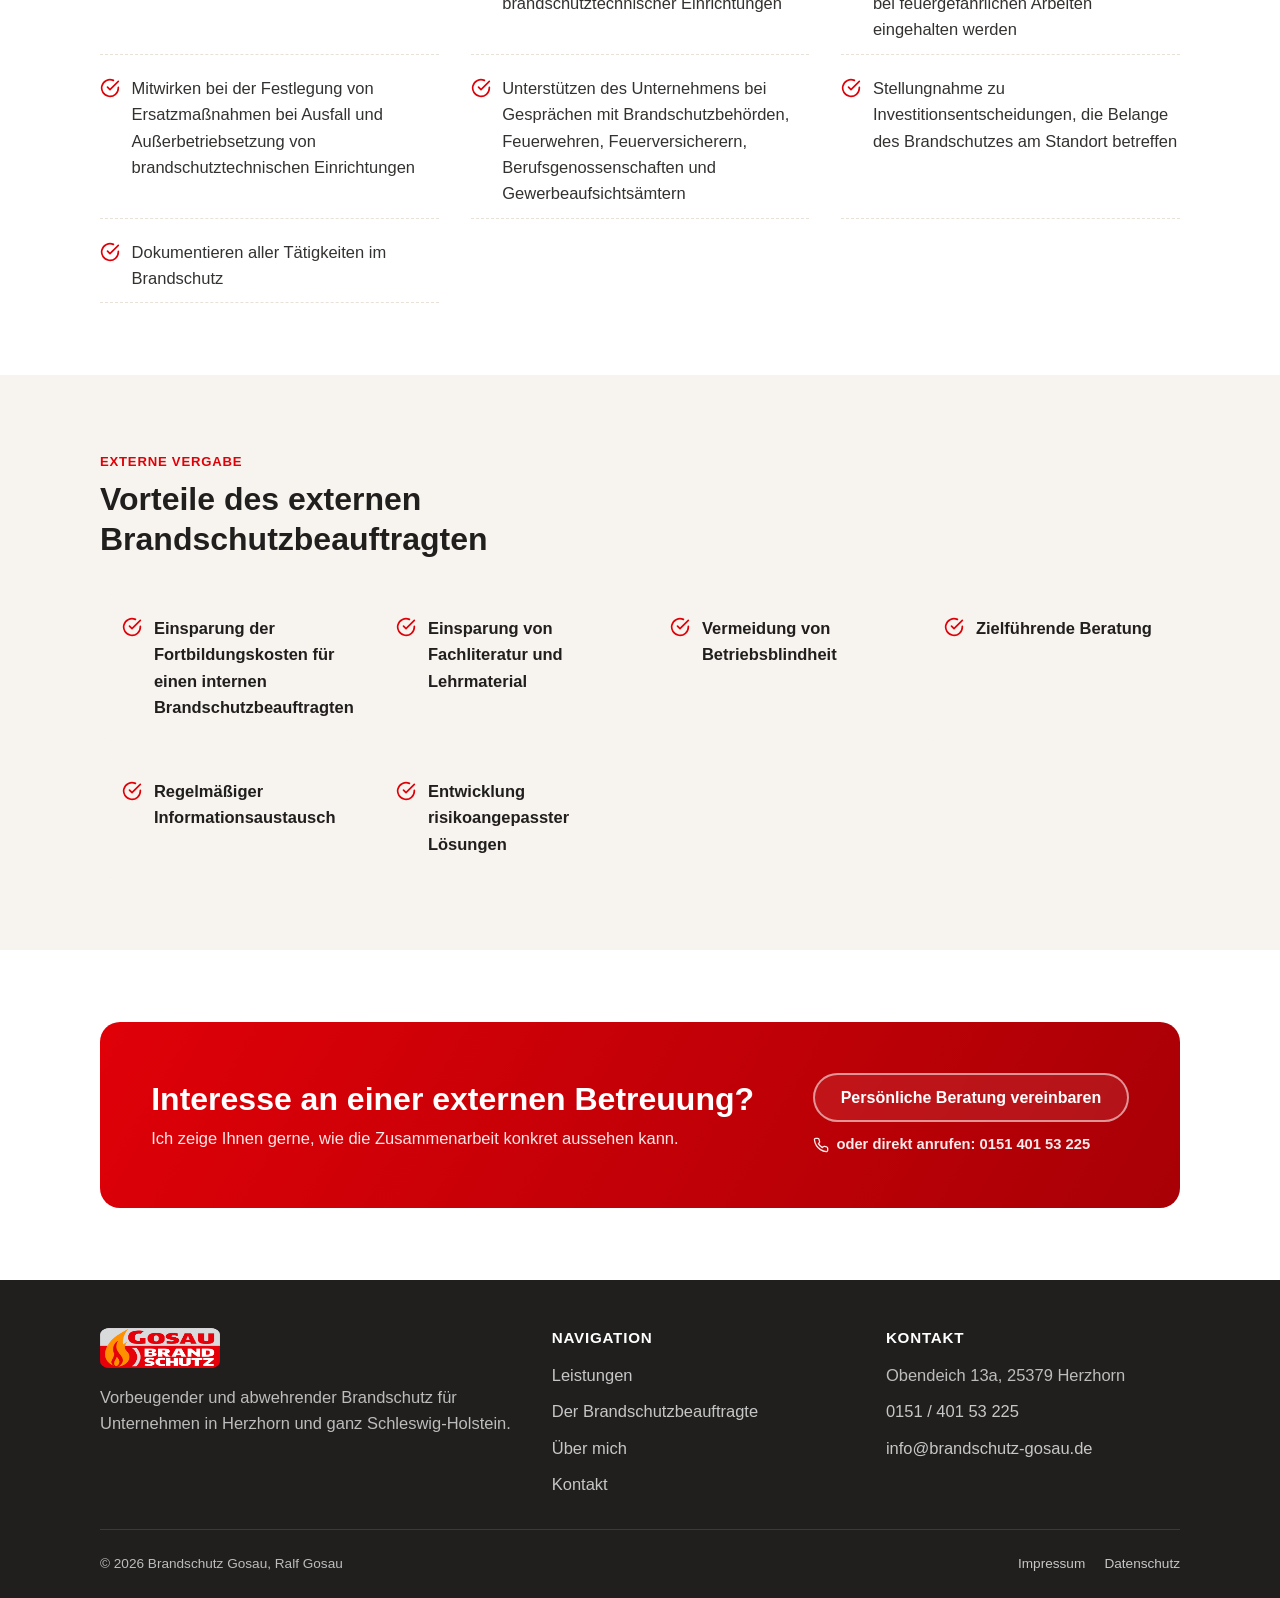
==== commit 653a2ef2: "Improve copy, CTAs and page design based on client feedback Über mich: rewrite bio copy to be more c" ====
--- a/brandschutzbeauftragter.html
+++ b/brandschutzbeauftragter.html
@@ -7,6 +7,12 @@
 <meta name="description" content="Aufgaben des Brandschutzbeauftragten nach vfdb 12/09-01:2009-03 und die Vorteile eines externen Brandschutzbeauftragten für Ihr Unternehmen.">
 <link rel="canonical" href="https://www.brandschutz-gosau.de/brandschutzbeauftragter.html">
 <meta name="theme-color" content="#E00008">
+<meta property="og:type" content="website">
+<meta property="og:locale" content="de_DE">
+<meta property="og:site_name" content="Brandschutz Gosau">
+<meta property="og:title" content="Der Brandschutzbeauftragte | Brandschutz Gosau">
+<meta property="og:description" content="Aufgaben des Brandschutzbeauftragten nach vfdb 12/09-01:2009-03 und die Vorteile eines externen Brandschutzbeauftragten.">
+<meta property="og:url" content="https://www.brandschutz-gosau.de/brandschutzbeauftragter.html">
 <link rel="icon" href="/favicon.ico" sizes="any">
 <link rel="icon" type="image/png" sizes="32x32" href="assets/img/favicon-32.png">
 <link rel="apple-touch-icon" href="assets/img/apple-touch-icon.png">
@@ -32,7 +38,7 @@
         <svg width="18" height="18" viewBox="0 0 24 24" fill="none" stroke="currentColor" stroke-width="2" stroke-linecap="round" stroke-linejoin="round"><path d="M22 16.92v3a2 2 0 0 1-2.18 2 19.79 19.79 0 0 1-8.63-3.07 19.5 19.5 0 0 1-6-6 19.79 19.79 0 0 1-3.07-8.67A2 2 0 0 1 4.11 2h3a2 2 0 0 1 2 1.72c.127.96.361 1.903.7 2.81a2 2 0 0 1-.45 2.11L8.09 9.91a16 16 0 0 0 6 6l1.27-1.27a2 2 0 0 1 2.11-.45c.907.339 1.85.573 2.81.7A2 2 0 0 1 22 16.92z"/></svg>
         <span class="phone-text">0151 401 53 225</span>
       </a>
-      <a class="btn btn-primary" href="kontakt.html#kontaktformular">Kontakt aufnehmen</a>
+      <a class="btn btn-primary" href="kontakt.html#kontaktformular">Beratung anfragen</a>
       <button class="nav-toggle" aria-expanded="false" aria-controls="main-nav" aria-label="Menü öffnen">
         <span></span><span></span><span></span>
       </button>
@@ -129,7 +135,13 @@
           <h2>Interesse an einer externen Betreuung?</h2>
           <p>Ich zeige Ihnen gerne, wie die Zusammenarbeit konkret aussehen kann.</p>
         </div>
-        <a class="btn btn-on-dark" href="kontakt.html#kontaktformular">Kontakt aufnehmen</a>
+        <div class="cta-band__actions">
+          <a class="btn btn-on-dark" href="kontakt.html#kontaktformular">Persönliche Beratung vereinbaren</a>
+          <a class="cta-band__phone" href="tel:+4915140153225">
+            <svg width="16" height="16" viewBox="0 0 24 24" fill="none" stroke="currentColor" stroke-width="2" stroke-linecap="round" stroke-linejoin="round"><path d="M22 16.92v3a2 2 0 0 1-2.18 2 19.79 19.79 0 0 1-8.63-3.07 19.5 19.5 0 0 1-6-6 19.79 19.79 0 0 1-3.07-8.67A2 2 0 0 1 4.11 2h3a2 2 0 0 1 2 1.72c.127.96.361 1.903.7 2.81a2 2 0 0 1-.45 2.11L8.09 9.91a16 16 0 0 0 6 6l1.27-1.27a2 2 0 0 1 2.11-.45c.907.339 1.85.573 2.81.7A2 2 0 0 1 22 16.92z"/></svg>
+            oder direkt anrufen: 0151 401 53 225
+          </a>
+        </div>
       </div>
     </div>
   </section>
--- a/assets/css/style.css
+++ b/assets/css/style.css
@@ -654,12 +654,81 @@
 
 /* ---- Page intro (non-home pages) ---- */
 .page-intro {
+  position: relative;
+  overflow: hidden;
   background: var(--color-ink);
+  background-image: radial-gradient(circle at 88% 20%, rgba(224,0,8,0.35), transparent 55%);
   color: #fff;
   padding: 3.2rem 0 2.6rem;
 }
+.page-intro::after {
+  content: "";
+  position: absolute;
+  right: -30px;
+  bottom: -50px;
+  width: 260px;
+  height: 260px;
+  background: url("[data-uri]") no-repeat center / contain;
+  opacity: 0.07;
+  pointer-events: none;
+}
+.page-intro .container { position: relative; }
 .page-intro h1 { color: #fff; margin-bottom: 0.35em; }
 .page-intro p { color: rgba(255,255,255,0.82); max-width: 62ch; margin: 0; }
+
+/* ---- Bio subsections & stats (Über mich) ---- */
+.subhead {
+  display: inline-block;
+  font-size: 1.05rem;
+  color: var(--color-ink);
+  border-bottom: 2px solid var(--color-red);
+  padding-bottom: 0.3em;
+  margin: 1.7em 0 0.6em;
+}
+.stat-list {
+  display: flex;
+  flex-direction: column;
+  gap: 0.9rem;
+  margin-top: 1.4rem;
+}
+.stat-item {
+  display: flex;
+  align-items: center;
+  gap: 0.8em;
+  background: #fff;
+  border: 1px solid var(--color-border);
+  border-radius: var(--radius-m);
+  padding: 0.9rem 1rem;
+  box-shadow: var(--shadow-s);
+}
+.stat-item .icon {
+  flex: none;
+  width: 38px; height: 38px;
+  border-radius: 50%;
+  background: linear-gradient(135deg, var(--color-orange), var(--color-red));
+  color: #fff;
+  display: flex; align-items: center; justify-content: center;
+}
+.stat-item strong { display: block; font-size: 0.98rem; color: var(--color-ink); }
+.stat-item span { display: block; font-size: 0.82rem; color: var(--color-text-muted); }
+
+/* ---- CTA band phone line ---- */
+.cta-band__actions {
+  display: flex;
+  flex-direction: column;
+  align-items: flex-start;
+  gap: 0.7rem;
+}
+.cta-band__phone {
+  display: inline-flex;
+  align-items: center;
+  gap: 0.5em;
+  color: rgba(255,255,255,0.92);
+  font-weight: 600;
+  font-size: 0.92rem;
+}
+.cta-band__phone svg { flex: none; }
+.cta-band__phone:hover { color: #fff; }
 .breadcrumb {
   font-size: 0.85rem;
   color: rgba(255,255,255,0.6);
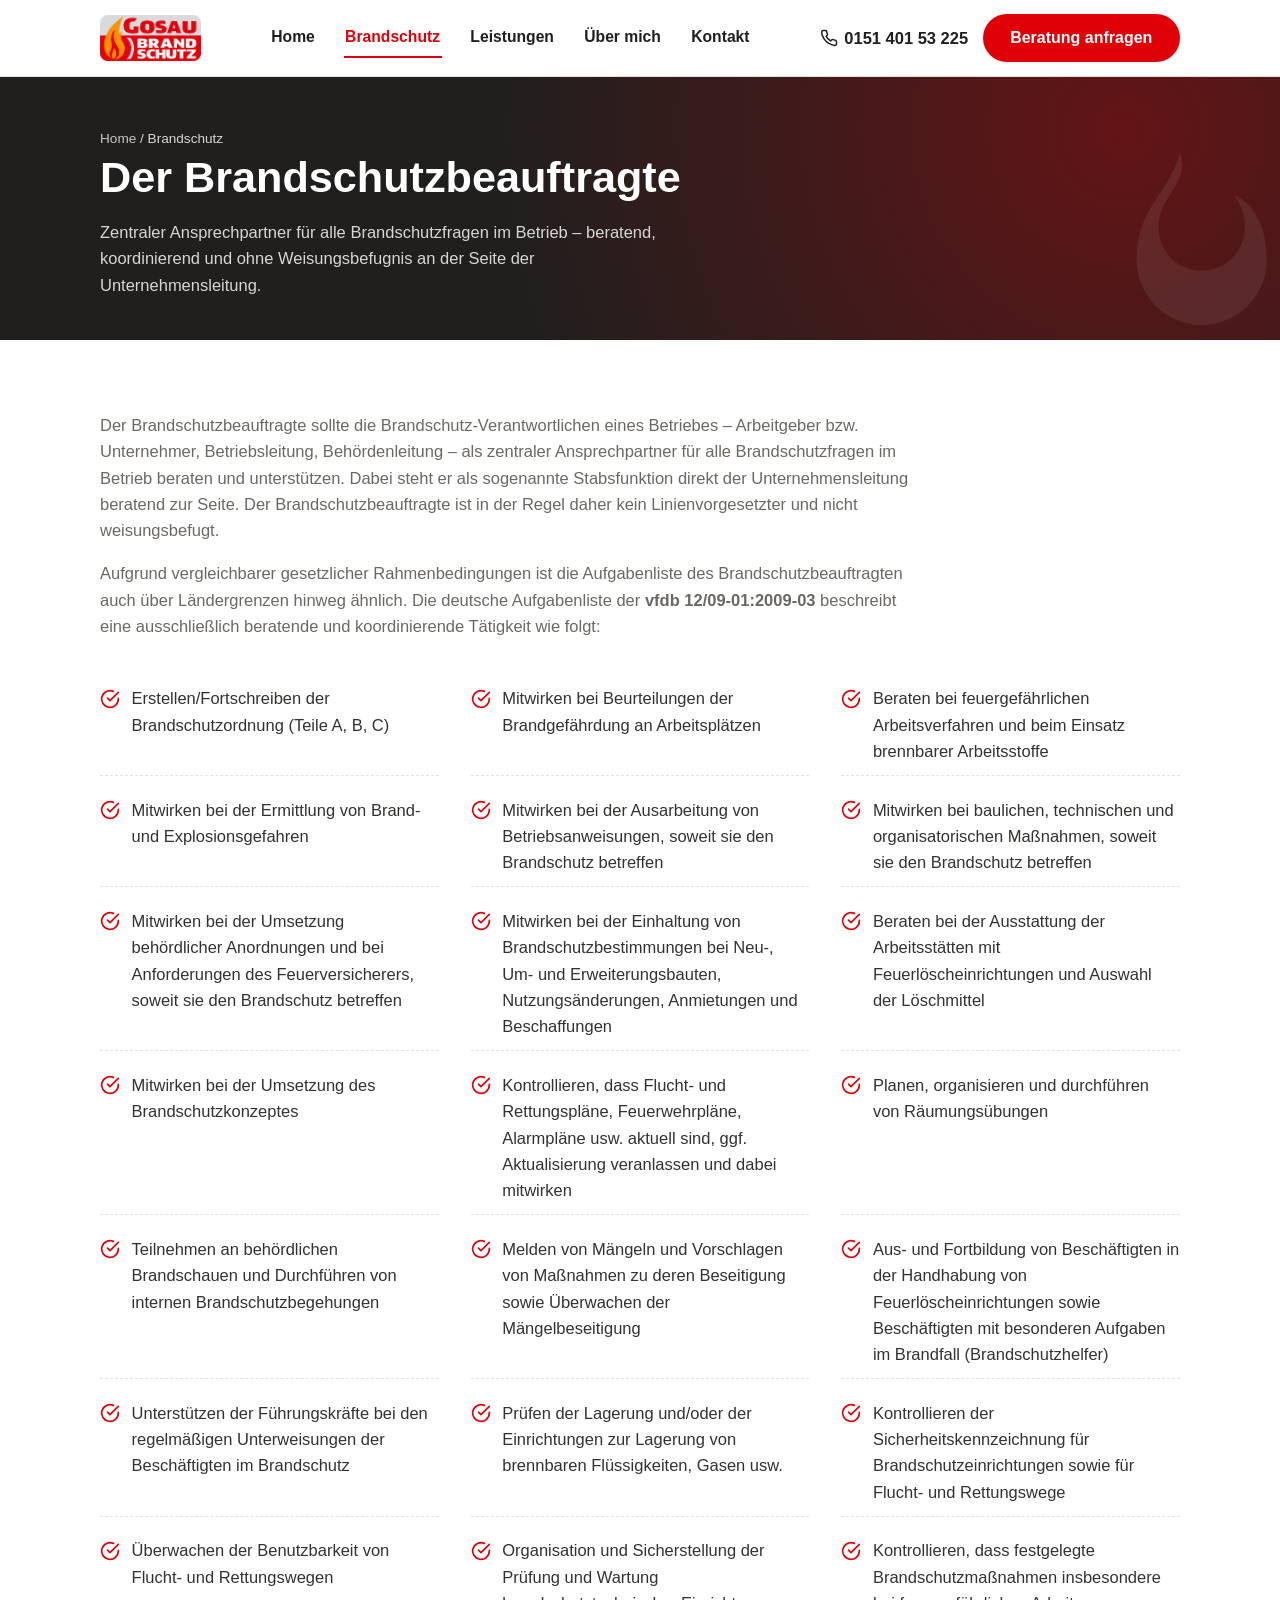
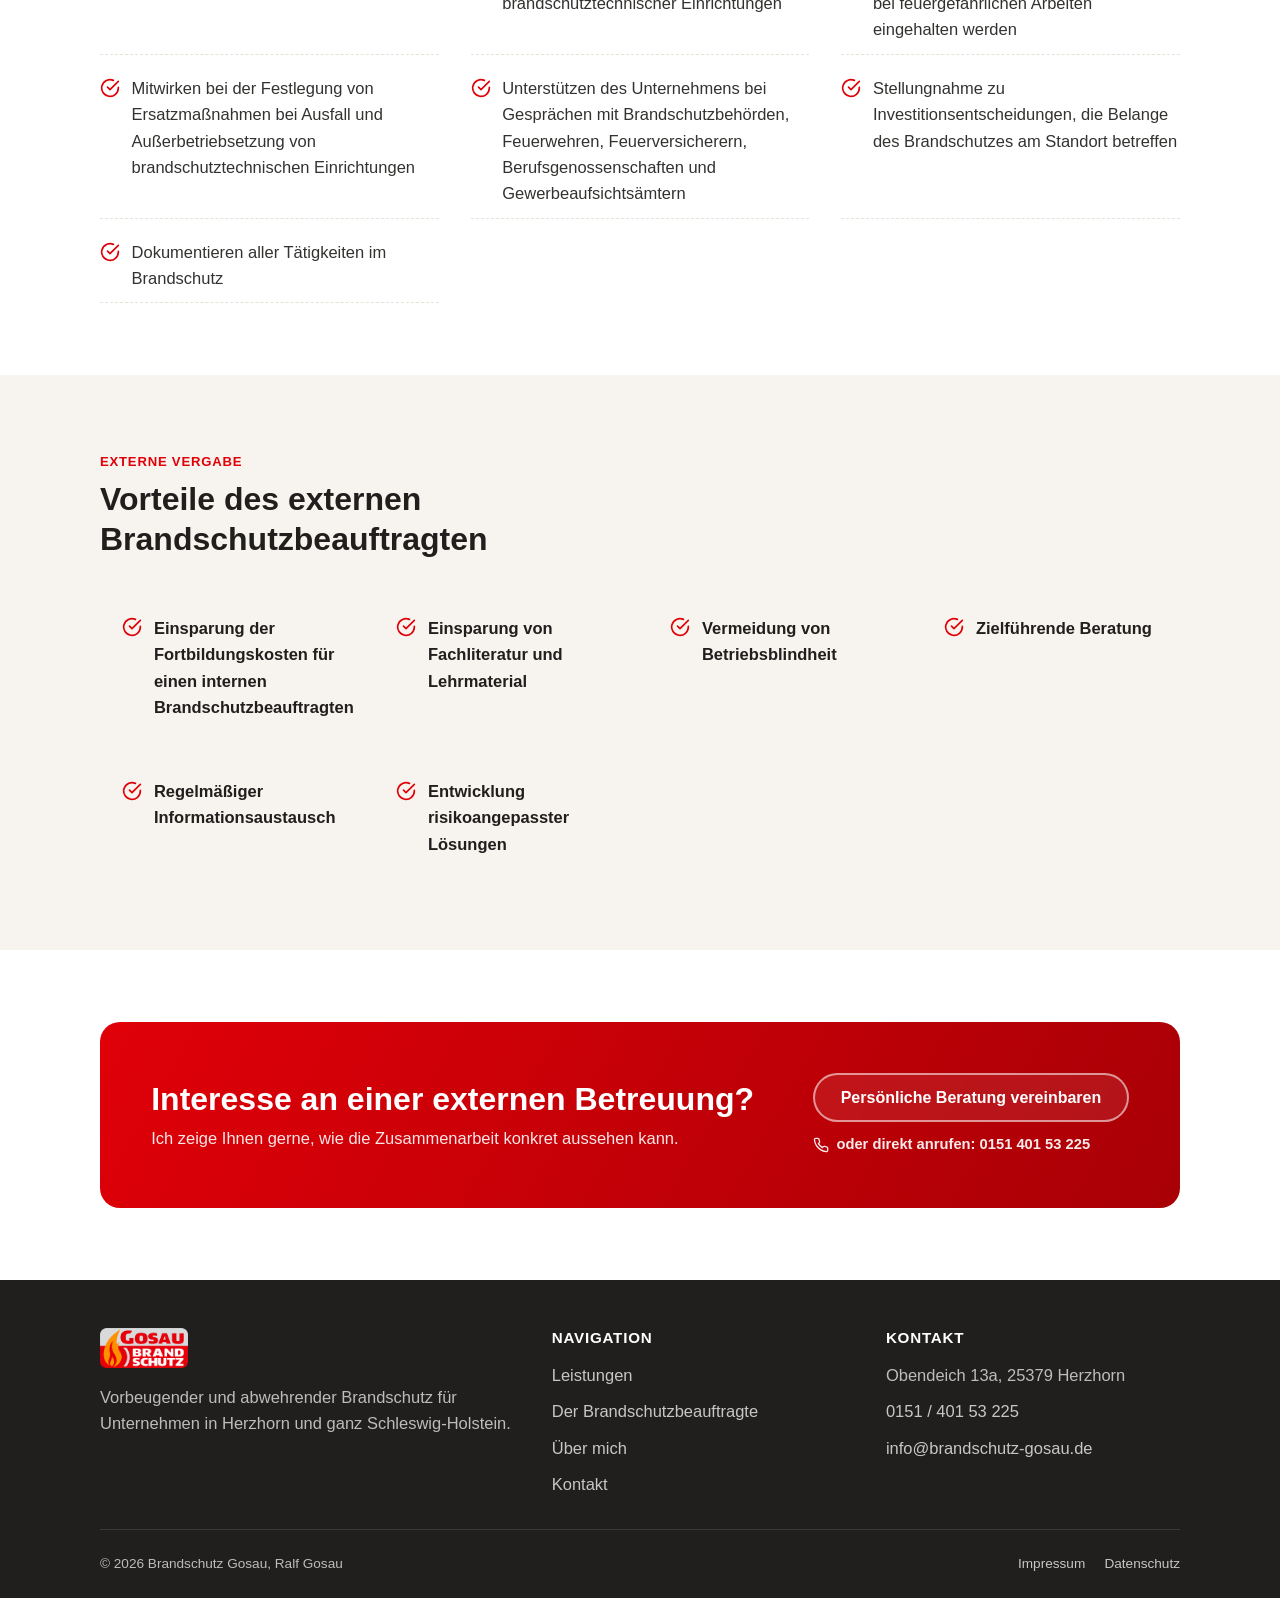
==== commit 91075d6b: "Fix accessibility/best-practices issues found by Lighthouse audit - Header phone link had no discern" ====
--- a/brandschutzbeauftragter.html
+++ b/brandschutzbeauftragter.html
@@ -24,7 +24,7 @@
 <header class="site-header">
   <div class="container">
     <a class="brand" href="index.html">
-      <img src="assets/img/logo-gosau-brandschutz.png" width="184" height="84" alt="Logo Brandschutz Gosau – stilisierte Flamme neben dem Schriftzug Gosau Brandschutz">
+      <img src="assets/img/logo-gosau-brandschutz.png" width="899" height="409" alt="Logo Brandschutz Gosau – stilisierte Flamme neben dem Schriftzug Gosau Brandschutz">
     </a>
     <nav class="main-nav" id="main-nav" aria-label="Hauptnavigation">
       <a href="index.html">Home</a>
@@ -34,8 +34,8 @@
       <a href="kontakt.html">Kontakt</a>
     </nav>
     <div class="header-cta">
-      <a class="header-phone" href="tel:+4915140153225">
-        <svg width="18" height="18" viewBox="0 0 24 24" fill="none" stroke="currentColor" stroke-width="2" stroke-linecap="round" stroke-linejoin="round"><path d="M22 16.92v3a2 2 0 0 1-2.18 2 19.79 19.79 0 0 1-8.63-3.07 19.5 19.5 0 0 1-6-6 19.79 19.79 0 0 1-3.07-8.67A2 2 0 0 1 4.11 2h3a2 2 0 0 1 2 1.72c.127.96.361 1.903.7 2.81a2 2 0 0 1-.45 2.11L8.09 9.91a16 16 0 0 0 6 6l1.27-1.27a2 2 0 0 1 2.11-.45c.907.339 1.85.573 2.81.7A2 2 0 0 1 22 16.92z"/></svg>
+      <a class="header-phone" href="tel:+4915140153225" aria-label="Anrufen: 0151 401 53 225">
+        <svg width="18" height="18" viewBox="0 0 24 24" fill="none" stroke="currentColor" stroke-width="2" stroke-linecap="round" stroke-linejoin="round" aria-hidden="true"><path d="M22 16.92v3a2 2 0 0 1-2.18 2 19.79 19.79 0 0 1-8.63-3.07 19.5 19.5 0 0 1-6-6 19.79 19.79 0 0 1-3.07-8.67A2 2 0 0 1 4.11 2h3a2 2 0 0 1 2 1.72c.127.96.361 1.903.7 2.81a2 2 0 0 1-.45 2.11L8.09 9.91a16 16 0 0 0 6 6l1.27-1.27a2 2 0 0 1 2.11-.45c.907.339 1.85.573 2.81.7A2 2 0 0 1 22 16.92z"/></svg>
         <span class="phone-text">0151 401 53 225</span>
       </a>
       <a class="btn btn-primary" href="kontakt.html#kontaktformular">Beratung anfragen</a>
@@ -152,7 +152,7 @@
     <div class="footer-grid">
       <div>
         <div class="footer-brand">
-          <img src="assets/img/logo-gosau-brandschutz.png" width="120" height="55" alt="">
+          <img src="assets/img/logo-gosau-brandschutz.png" width="899" height="409" alt="">
         </div>
         <p>Vorbeugender und abwehrender Brandschutz für Unternehmen in Herzhorn und ganz Schleswig-Holstein.</p>
       </div>
--- a/assets/css/style.css
+++ b/assets/css/style.css
@@ -147,8 +147,9 @@
   display: flex;
   align-items: center;
   gap: 0.7rem;
-}
-.brand img { height: 46px; width: auto; }
+  flex-shrink: 0;
+}
+.brand img { height: 46px; width: auto; flex-shrink: 0; }
 .brand-name {
   font-weight: 800;
   color: var(--color-ink);
@@ -637,7 +638,7 @@
 }
 .footer-grid h3 { color: #fff; font-size: 0.95rem; text-transform: uppercase; letter-spacing: 0.05em; margin-bottom: 1em; }
 .footer-brand { display: flex; align-items: center; gap: 0.7em; margin-bottom: 1rem; }
-.footer-brand img { height: 40px; }
+.footer-brand img { height: 40px; width: auto; flex-shrink: 0; }
 .footer-brand strong { color: #fff; }
 .site-footer a { color: rgba(255,255,255,0.75); }
 .site-footer a:hover { color: #fff; }
